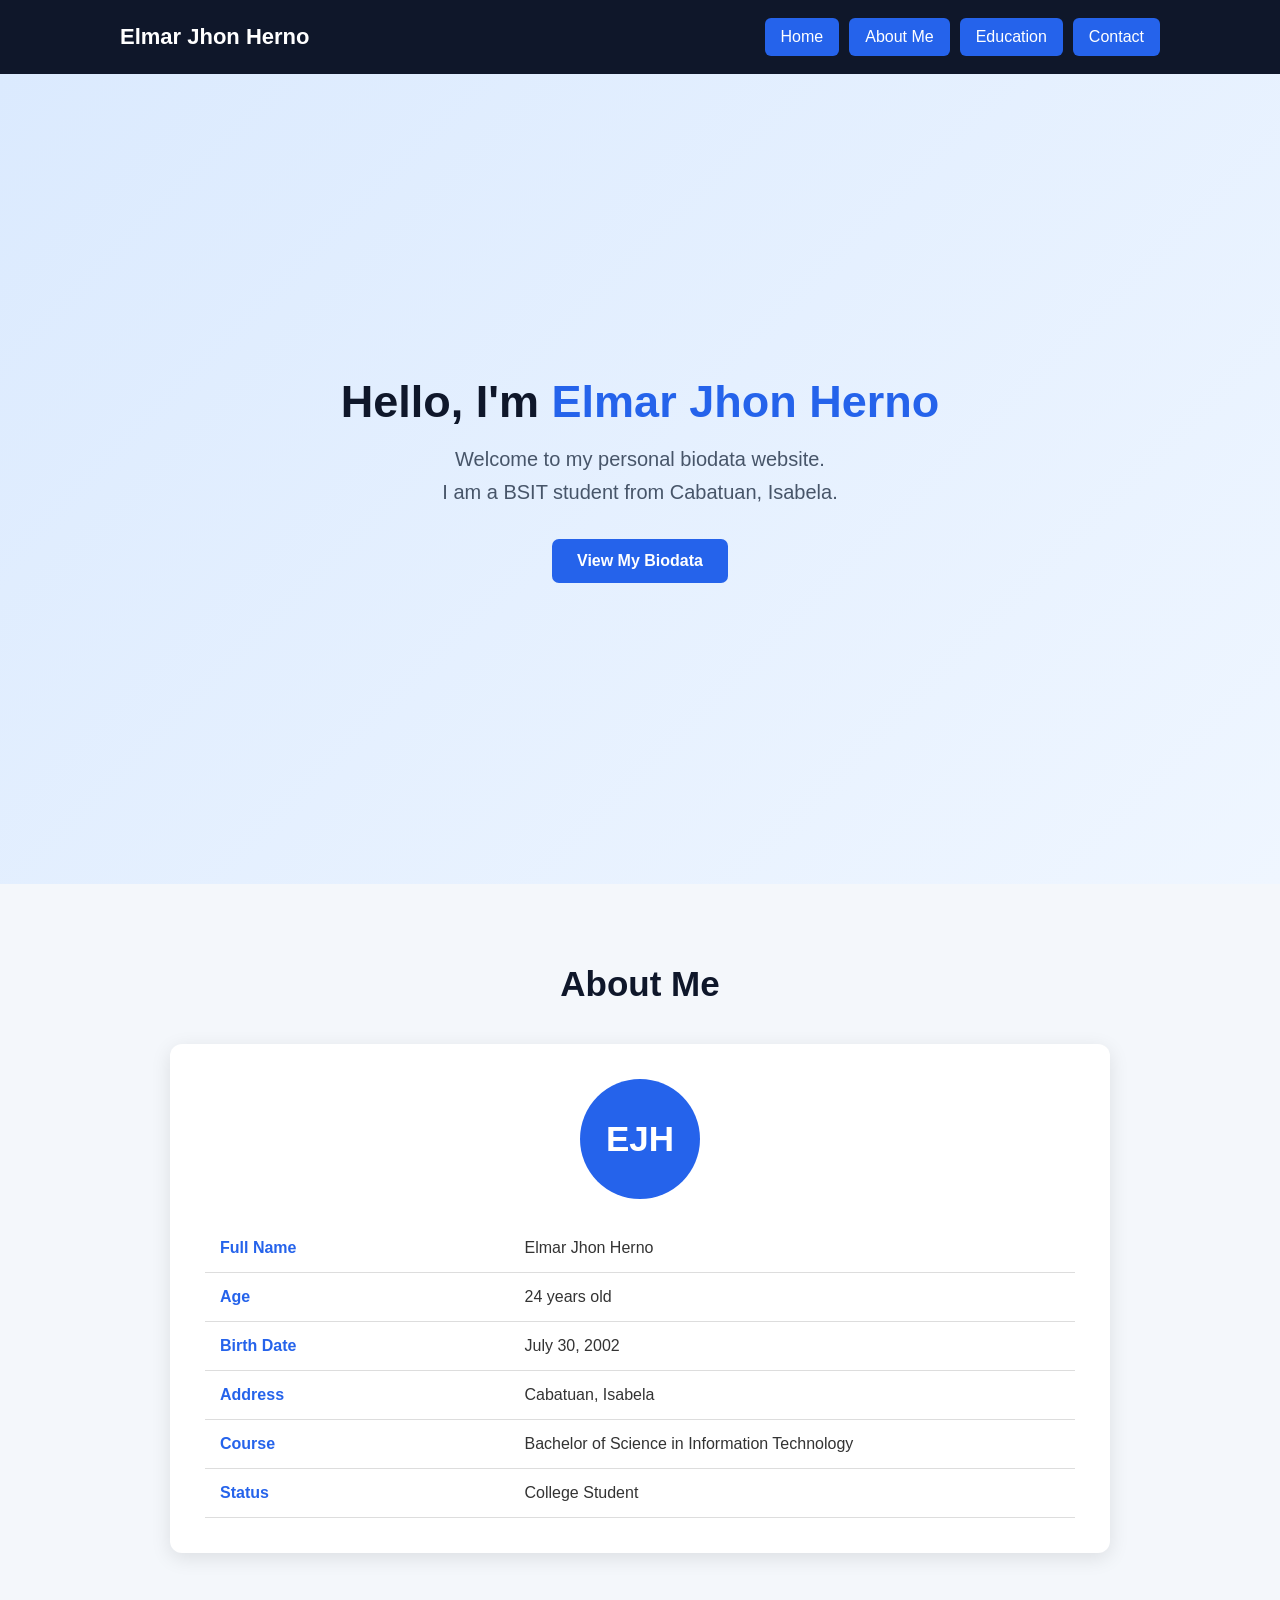
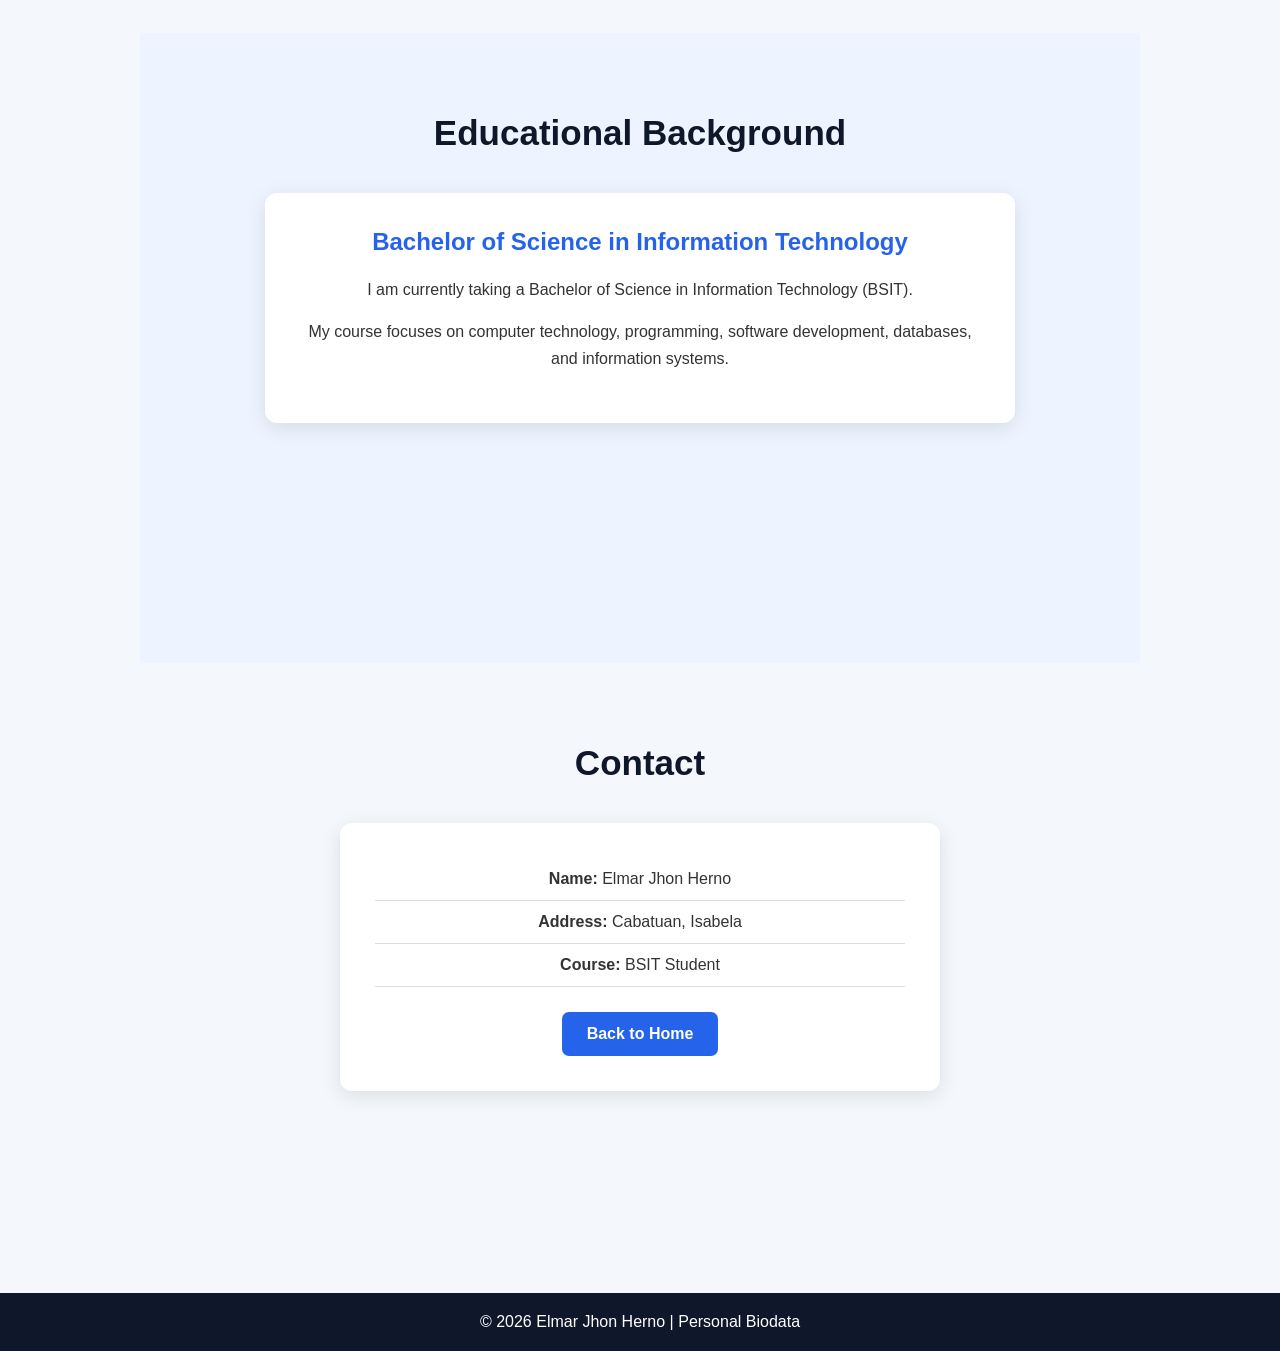
==== index.html @ f1bf27ef "Add files via upload" ====
<!DOCTYPE html>
<html lang="en">
<head>
    <meta charset="UTF-8">
    <meta name="viewport" content="width=device-width, initial-scale=1.0">

    <title>Elmar Jhon Herno | Personal Biodata</title>

    <link rel="stylesheet" href="style.css">
</head>

<body>

    <!-- Navigation Bar -->
    <header>
        <nav class="navbar">
            <h2 class="logo">Elmar Jhon Herno</h2>

            <div class="nav-buttons">
                <a href="#home">Home</a>
                <a href="#about">About Me</a>
                <a href="#education">Education</a>
                <a href="#contact">Contact</a>
            </div>
        </nav>
    </header>


    <!-- Home Section -->
    <section id="home" class="home">
        <div class="home-content">
            <h1>Hello, I'm <span>Elmar Jhon Herno</span></h1>

            <p>
                Welcome to my personal biodata website.
            </p>

            <p>
                I am a BSIT student from Cabatuan, Isabela.
            </p>

            <a href="#about" class="button">View My Biodata</a>
        </div>
    </section>


    <!-- About Me Section -->
    <section id="about" class="section">
        <h1>About Me</h1>

        <div class="card">

            <div class="profile">
                <div class="profile-circle">
                    EJH
                </div>
            </div>

            <table>
                <tr>
                    <td>Full Name</td>
                    <td>Elmar Jhon Herno</td>
                </tr>

                <tr>
                    <td>Age</td>
                    <td>24 years old</td>
                </tr>

                <tr>
                    <td>Birth Date</td>
                    <td>July 30, 2002</td>
                </tr>

                <tr>
                    <td>Address</td>
                    <td>Cabatuan, Isabela</td>
                </tr>

                <tr>
                    <td>Course</td>
                    <td>Bachelor of Science in Information Technology</td>
                </tr>

                <tr>
                    <td>Status</td>
                    <td>College Student</td>
                </tr>
            </table>

        </div>
    </section>


    <!-- Education Section -->
    <section id="education" class="section education">
        <h1>Educational Background</h1>

        <div class="education-card">
            <h2>Bachelor of Science in Information Technology</h2>

            <p>
                I am currently taking a Bachelor of Science in
                Information Technology (BSIT).
            </p>

            <p>
                My course focuses on computer technology, programming,
                software development, databases, and information systems.
            </p>
        </div>
    </section>


    <!-- Contact Section -->
    <section id="contact" class="section contact">
        <h1>Contact</h1>

        <div class="contact-card">
            <p><strong>Name:</strong> Elmar Jhon Herno</p>
            <p><strong>Address:</strong> Cabatuan, Isabela</p>
            <p><strong>Course:</strong> BSIT Student</p>

            <a href="#home" class="button">Back to Home</a>
        </div>
    </section>


    <!-- Footer -->
    <footer>
        <p>
            &copy; 2026 Elmar Jhon Herno | Personal Biodata
        </p>
    </footer>

</body>
</html>
---- style.css ----
/* General Settings */
* {
    margin: 0;
    padding: 0;
    box-sizing: border-box;
    scroll-behavior: smooth;
}

body {
    font-family: Arial, sans-serif;
    background-color: #f4f7fb;
    color: #333;
}


/* Navigation Bar */
header {
    background-color: #0f172a;
    position: sticky;
    top: 0;
    z-index: 1000;
}

.navbar {
    max-width: 1100px;
    margin: auto;
    padding: 18px 30px;

    display: flex;
    justify-content: space-between;
    align-items: center;
}

.logo {
    color: white;
    font-size: 22px;
}

.nav-buttons {
    display: flex;
    gap: 10px;
}

.nav-buttons a {
    text-decoration: none;
    color: white;
    background-color: #2563eb;

    padding: 10px 16px;
    border-radius: 6px;

    transition: 0.3s;
}

.nav-buttons a:hover {
    background-color: #60a5fa;
    color: #0f172a;
}


/* Home */
.home {
    min-height: 90vh;

    display: flex;
    justify-content: center;
    align-items: center;

    text-align: center;

    background: linear-gradient(
        135deg,
        #dbeafe,
        #eff6ff
    );

    padding: 40px 20px;
}

.home-content h1 {
    font-size: 45px;
    margin-bottom: 20px;
    color: #0f172a;
}

.home-content h1 span {
    color: #2563eb;
}

.home-content p {
    font-size: 20px;
    margin-bottom: 10px;
    color: #475569;
}


/* Buttons */
.button {
    display: inline-block;

    margin-top: 25px;

    padding: 13px 25px;

    background-color: #2563eb;
    color: white;

    text-decoration: none;

    border-radius: 7px;

    font-weight: bold;

    transition: 0.3s;
}

.button:hover {
    background-color: #1d4ed8;
    transform: translateY(-2px);
}


/* Sections */
.section {
    max-width: 1000px;
    min-height: 70vh;

    margin: auto;
    padding: 80px 30px;
}

.section h1 {
    text-align: center;

    color: #0f172a;

    font-size: 35px;

    margin-bottom: 40px;
}


/* About Card */
.card {
    background-color: rgb(255, 255, 255);

    padding: 35px;

    border-radius: 12px;

    box-shadow: 0 5px 20px rgba(0, 0, 0, 0.1);
}

.profile {
    text-align: center;
    margin-bottom: 25px;
}

.profile-circle {
    width: 120px;
    height: 120px;

    margin: auto;

    display: flex;
    justify-content: center;
    align-items: center;

    border-radius: 50%;

    background-color: #2563eb;

    color: white;

    font-size: 35px;
    font-weight: bold;
}


/* Biodata Table */
table {
    width: 100%;

    border-collapse: collapse;
}

td {
    padding: 15px;

    border-bottom: 1px solid #ddd;
}

td:first-child {
    width: 35%;

    font-weight: bold;

    color: #2563eb;
}


/* Education */
.education {
    background-color: #eef4ff;
}

.education-card {
    background-color: white;

    max-width: 750px;

    margin: auto;

    padding: 35px;

    border-radius: 12px;

    box-shadow: 0 5px 20px rgba(0, 0, 0, 0.1);

    text-align: center;
}

.education-card h2 {
    color: #2563eb;

    margin-bottom: 20px;
}

.education-card p {
    line-height: 1.7;

    margin-bottom: 15px;
}


/* Contact */
.contact-card {
    background-color: white;

    max-width: 600px;

    margin: auto;

    padding: 35px;

    border-radius: 12px;

    box-shadow: 0 5px 20px rgba(0, 0, 0, 0.1);

    text-align: center;
}

.contact-card p {
    padding: 12px;

    border-bottom: 1px solid #ddd;
}


/* Footer */
footer {
    background-color: #0f172a;

    color: white;

    text-align: center;

    padding: 20px;
}


/* Mobile Responsive */
@media (max-width: 768px) {

    .navbar {
        flex-direction: column;

        gap: 15px;
    }

    .nav-buttons {
        flex-wrap: wrap;

        justify-content: center;
    }

    .home-content h1 {
        font-size: 32px;
    }

    .home-content p {
        font-size: 17px;
    }

    .section {
        padding: 60px 20px;
    }

    td {
        padding: 10px;
    }
}
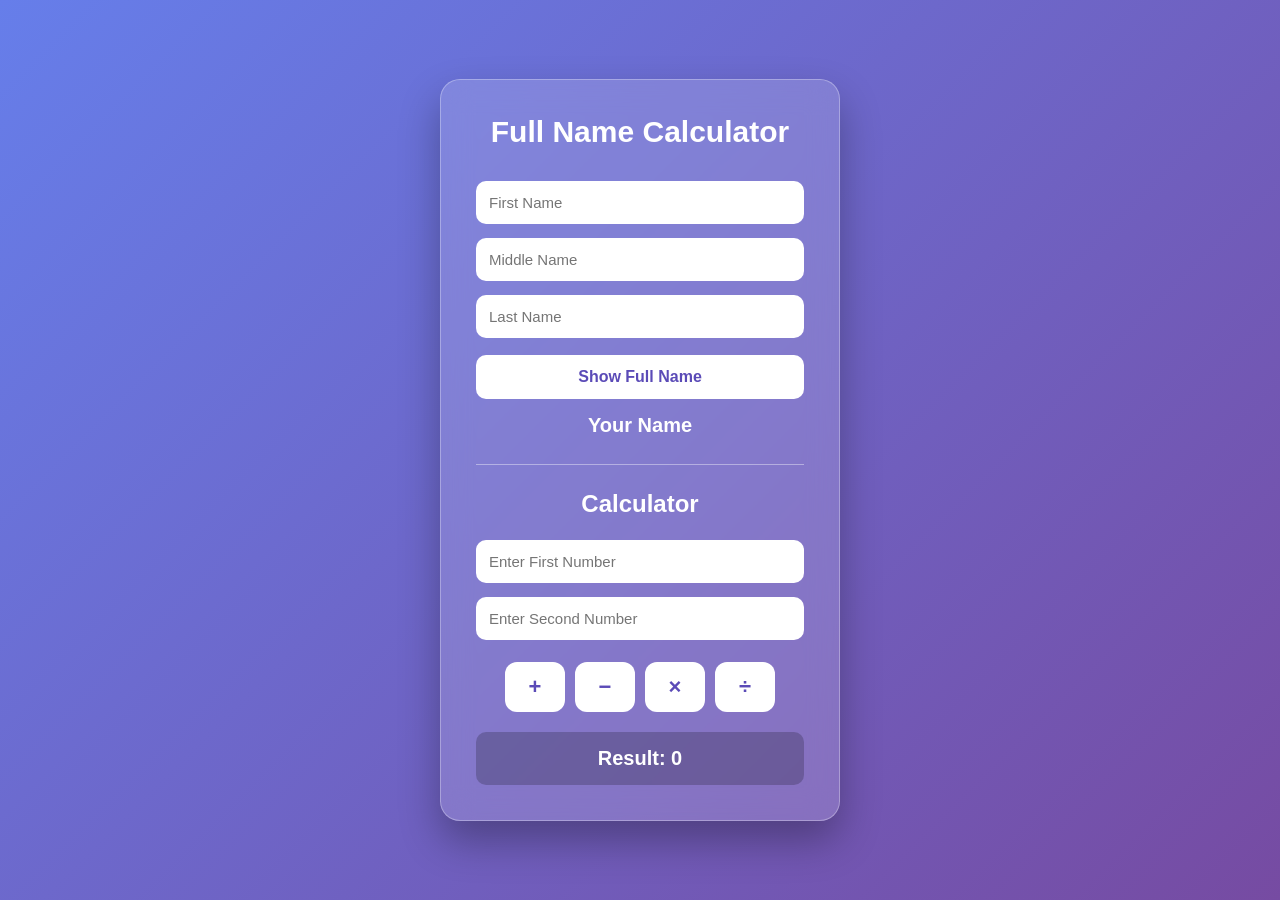
==== commit c1e149d7: "Add files via upload" ====
--- a/index.html
+++ b/index.html
@@ -3,135 +3,95 @@
 <head>
     <meta charset="UTF-8">
     <meta name="viewport" content="width=device-width, initial-scale=1.0">
-
-    <title>Elmar Jhon Herno | Personal Biodata</title>
+    <title>Full Name Calculator</title>
 
     <link rel="stylesheet" href="style.css">
 </head>
 
 <body>
 
-    <!-- Navigation Bar -->
-    <header>
-        <nav class="navbar">
-            <h2 class="logo">Elmar Jhon Herno</h2>
+    <div class="container">
 
-            <div class="nav-buttons">
-                <a href="#home">Home</a>
-                <a href="#about">About Me</a>
-                <a href="#education">Education</a>
-                <a href="#contact">Contact</a>
-            </div>
-        </nav>
-    </header>
+        <h1>Full Name Calculator</h1>
+
+        <div class="name-section">
+            <input type="text" id="firstName" placeholder="First Name">
+            <input type="text" id="middleName" placeholder="Middle Name">
+            <input type="text" id="lastName" placeholder="Last Name">
+
+            <button class="name-btn" onclick="showFullName()">
+                Show Full Name
+            </button>
+
+            <h2 id="fullName">Your Name</h2>
+        </div>
+
+        <hr>
+
+        <h2>Calculator</h2>
+
+        <input type="number" id="num1" placeholder="Enter First Number">
+        <input type="number" id="num2" placeholder="Enter Second Number">
+
+        <div class="buttons">
+            <button onclick="calculate('+')">+</button>
+            <button onclick="calculate('-')">−</button>
+            <button onclick="calculate('*')">×</button>
+            <button onclick="calculate('/')">÷</button>
+        </div>
+
+        <div id="result">
+            Result: 0
+        </div>
+
+    </div>
+
+    <script>
+
+        function showFullName() {
+
+            let first = document.getElementById("firstName").value;
+            let middle = document.getElementById("middleName").value;
+            let last = document.getElementById("lastName").value;
+
+            document.getElementById("fullName").innerHTML =
+                first + " " + middle + " " + last;
+        }
 
 
-    <!-- Home Section -->
-    <section id="home" class="home">
-        <div class="home-content">
-            <h1>Hello, I'm <span>Elmar Jhon Herno</span></h1>
+        function calculate(operator) {
 
-            <p>
-                Welcome to my personal biodata website.
-            </p>
+            let num1 = Number(document.getElementById("num1").value);
+            let num2 = Number(document.getElementById("num2").value);
 
-            <p>
-                I am a BSIT student from Cabatuan, Isabela.
-            </p>
+            let result;
 
-            <a href="#about" class="button">View My Biodata</a>
-        </div>
-    </section>
+            if (operator === "+") {
+                result = num1 + num2;
+            }
 
+            else if (operator === "-") {
+                result = num1 - num2;
+            }
 
-    <!-- About Me Section -->
-    <section id="about" class="section">
-        <h1>About Me</h1>
+            else if (operator === "*") {
+                result = num1 * num2;
+            }
 
-        <div class="card">
+            else if (operator === "/") {
 
-            <div class="profile">
-                <div class="profile-circle">
-                    EJH
-                </div>
-            </div>
+                if (num2 === 0) {
+                    result = "Cannot divide by zero";
+                } else {
+                    result = num1 / num2;
+                }
+            }
 
-            <table>
-                <tr>
-                    <td>Full Name</td>
-                    <td>Elmar Jhon Herno</td>
-                </tr>
+            document.getElementById("result").innerHTML =
+                "Result: " + result;
+        }
 
-                <tr>
-                    <td>Age</td>
-                    <td>24 years old</td>
-                </tr>
-
-                <tr>
-                    <td>Birth Date</td>
-                    <td>July 30, 2002</td>
-                </tr>
-
-                <tr>
-                    <td>Address</td>
-                    <td>Cabatuan, Isabela</td>
-                </tr>
-
-                <tr>
-                    <td>Course</td>
-                    <td>Bachelor of Science in Information Technology</td>
-                </tr>
-
-                <tr>
-                    <td>Status</td>
-                    <td>College Student</td>
-                </tr>
-            </table>
-
-        </div>
-    </section>
-
-
-    <!-- Education Section -->
-    <section id="education" class="section education">
-        <h1>Educational Background</h1>
-
-        <div class="education-card">
-            <h2>Bachelor of Science in Information Technology</h2>
-
-            <p>
-                I am currently taking a Bachelor of Science in
-                Information Technology (BSIT).
-            </p>
-
-            <p>
-                My course focuses on computer technology, programming,
-                software development, databases, and information systems.
-            </p>
-        </div>
-    </section>
-
-
-    <!-- Contact Section -->
-    <section id="contact" class="section contact">
-        <h1>Contact</h1>
-
-        <div class="contact-card">
-            <p><strong>Name:</strong> Elmar Jhon Herno</p>
-            <p><strong>Address:</strong> Cabatuan, Isabela</p>
-            <p><strong>Course:</strong> BSIT Student</p>
-
-            <a href="#home" class="button">Back to Home</a>
-        </div>
-    </section>
-
-
-    <!-- Footer -->
-    <footer>
-        <p>
-            &copy; 2026 Elmar Jhon Herno | Personal Biodata
-        </p>
-    </footer>
+    </script>
 
 </body>
-</html>
+</html>
--- a/style.css
+++ b/style.css
@@ -1,302 +1,173 @@
-/* General Settings */
 * {
+    box-sizing: border-box;
     margin: 0;
     padding: 0;
-    box-sizing: border-box;
-    scroll-behavior: smooth;
 }
 
 body {
     font-family: Arial, sans-serif;
-    background-color: #f4f7fb;
-    color: #333;
-}
 
+    /* Background */
+    background: linear-gradient(135deg, #667eea, #764ba2);
 
-/* Navigation Bar */
-header {
-    background-color: #0f172a;
-    position: sticky;
-    top: 0;
-    z-index: 1000;
-}
-
-.navbar {
-    max-width: 1100px;
-    margin: auto;
-    padding: 18px 30px;
+    min-height: 100vh;
 
     display: flex;
-    justify-content: space-between;
+    justify-content: center;
     align-items: center;
 }
 
-.logo {
+/* Main Container */
+.container {
+    width: 400px;
+    padding: 35px;
+
+    background: rgba(255, 255, 255, 0.15);
+
+    border: 1px solid rgba(255, 255, 255, 0.3);
+
+    border-radius: 20px;
+
+    backdrop-filter: blur(15px);
+
+    box-shadow: 0 20px 40px rgba(0, 0, 0, 0.3);
+
+    text-align: center;
+
     color: white;
-    font-size: 22px;
 }
 
-.nav-buttons {
-    display: flex;
-    gap: 10px;
+/* Title */
+h1 {
+    margin-bottom: 25px;
+    font-size: 30px;
 }
 
-.nav-buttons a {
-    text-decoration: none;
-    color: white;
-    background-color: #2563eb;
+h2 {
+    margin: 15px 0;
+}
 
-    padding: 10px 16px;
-    border-radius: 6px;
+/* Input */
+input {
+    width: 100%;
+
+    padding: 13px;
+
+    margin: 7px 0;
+
+    border: none;
+
+    border-radius: 10px;
+
+    outline: none;
+
+    font-size: 15px;
+}
+
+input:focus {
+    box-shadow: 0 0 8px white;
+}
+
+/* Name Button */
+.name-btn {
+    width: 100%;
+
+    padding: 13px;
+
+    margin-top: 10px;
+
+    border: none;
+
+    border-radius: 10px;
+
+    background: #ffffff;
+
+    color: #5b4bb7;
+
+    font-size: 16px;
+
+    font-weight: bold;
+
+    cursor: pointer;
 
     transition: 0.3s;
 }
 
-.nav-buttons a:hover {
-    background-color: #60a5fa;
-    color: #0f172a;
+.name-btn:hover {
+    background: #5b4bb7;
+    color: white;
+    transform: scale(1.03);
 }
 
-
-/* Home */
-.home {
-    min-height: 90vh;
-
-    display: flex;
-    justify-content: center;
-    align-items: center;
-
-    text-align: center;
-
-    background: linear-gradient(
-        135deg,
-        #dbeafe,
-        #eff6ff
-    );
-
-    padding: 40px 20px;
+/* Full Name */
+#fullName {
+    font-size: 20px;
+    min-height: 25px;
 }
 
-.home-content h1 {
-    font-size: 45px;
-    margin-bottom: 20px;
-    color: #0f172a;
+/* Line */
+hr {
+    border: none;
+
+    height: 1px;
+
+    background: rgba(255, 255, 255, 0.4);
+
+    margin: 25px 0;
 }
 
-.home-content h1 span {
-    color: #2563eb;
+/* Calculator Buttons */
+.buttons {
+    display: flex;
+
+    justify-content: center;
+
+    gap: 10px;
+
+    margin-top: 15px;
 }
 
-.home-content p {
-    font-size: 20px;
-    margin-bottom: 10px;
-    color: #475569;
-}
+.buttons button {
+    width: 60px;
 
+    height: 50px;
 
-/* Buttons */
-.button {
-    display: inline-block;
+    border: none;
 
-    margin-top: 25px;
+    border-radius: 12px;
 
-    padding: 13px 25px;
+    background: #ffffff;
 
-    background-color: #2563eb;
-    color: white;
+    color: #5b4bb7;
 
-    text-decoration: none;
-
-    border-radius: 7px;
+    font-size: 22px;
 
     font-weight: bold;
+
+    cursor: pointer;
 
     transition: 0.3s;
 }
 
-.button:hover {
-    background-color: #1d4ed8;
-    transform: translateY(-2px);
-}
-
-
-/* Sections */
-.section {
-    max-width: 1000px;
-    min-height: 70vh;
-
-    margin: auto;
-    padding: 80px 30px;
-}
-
-.section h1 {
-    text-align: center;
-
-    color: #0f172a;
-
-    font-size: 35px;
-
-    margin-bottom: 40px;
-}
-
-
-/* About Card */
-.card {
-    background-color: rgb(255, 255, 255);
-
-    padding: 35px;
-
-    border-radius: 12px;
-
-    box-shadow: 0 5px 20px rgba(0, 0, 0, 0.1);
-}
-
-.profile {
-    text-align: center;
-    margin-bottom: 25px;
-}
-
-.profile-circle {
-    width: 120px;
-    height: 120px;
-
-    margin: auto;
-
-    display: flex;
-    justify-content: center;
-    align-items: center;
-
-    border-radius: 50%;
-
-    background-color: #2563eb;
+.buttons button:hover {
+    background: #5b4bb7;
 
     color: white;
 
-    font-size: 35px;
-    font-weight: bold;
+    transform: translateY(-3px);
 }
 
+/* Result */
+#result {
+    margin-top: 20px;
 
-/* Biodata Table */
-table {
-    width: 100%;
-
-    border-collapse: collapse;
-}
-
-td {
     padding: 15px;
 
-    border-bottom: 1px solid #ddd;
-}
+    background: rgba(0, 0, 0, 0.2);
 
-td:first-child {
-    width: 35%;
+    border-radius: 10px;
+
+    font-size: 20px;
 
     font-weight: bold;
-
-    color: #2563eb;
-}
-
-
-/* Education */
-.education {
-    background-color: #eef4ff;
-}
-
-.education-card {
-    background-color: white;
-
-    max-width: 750px;
-
-    margin: auto;
-
-    padding: 35px;
-
-    border-radius: 12px;
-
-    box-shadow: 0 5px 20px rgba(0, 0, 0, 0.1);
-
-    text-align: center;
-}
-
-.education-card h2 {
-    color: #2563eb;
-
-    margin-bottom: 20px;
-}
-
-.education-card p {
-    line-height: 1.7;
-
-    margin-bottom: 15px;
-}
-
-
-/* Contact */
-.contact-card {
-    background-color: white;
-
-    max-width: 600px;
-
-    margin: auto;
-
-    padding: 35px;
-
-    border-radius: 12px;
-
-    box-shadow: 0 5px 20px rgba(0, 0, 0, 0.1);
-
-    text-align: center;
-}
-
-.contact-card p {
-    padding: 12px;
-
-    border-bottom: 1px solid #ddd;
-}
-
-
-/* Footer */
-footer {
-    background-color: #0f172a;
-
-    color: white;
-
-    text-align: center;
-
-    padding: 20px;
-}
-
-
-/* Mobile Responsive */
-@media (max-width: 768px) {
-
-    .navbar {
-        flex-direction: column;
-
-        gap: 15px;
-    }
-
-    .nav-buttons {
-        flex-wrap: wrap;
-
-        justify-content: center;
-    }
-
-    .home-content h1 {
-        font-size: 32px;
-    }
-
-    .home-content p {
-        font-size: 17px;
-    }
-
-    .section {
-        padding: 60px 20px;
-    }
-
-    td {
-        padding: 10px;
-    }
-}
+}
